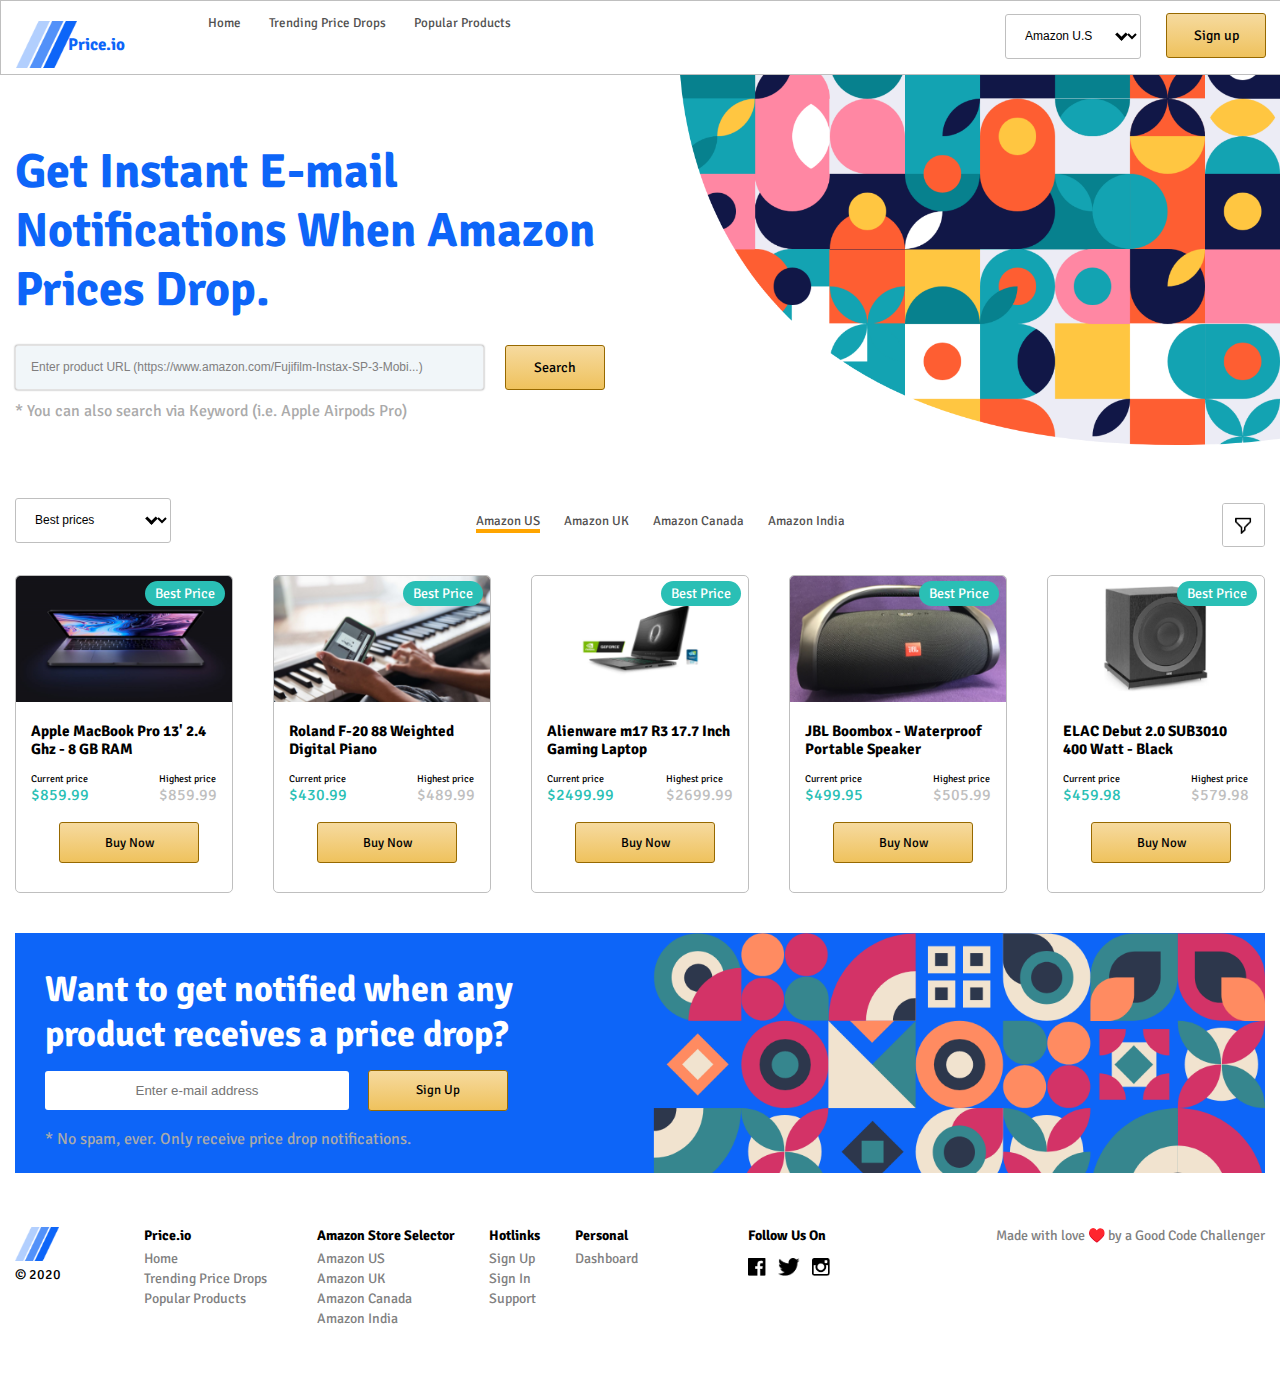
==== index.html @ df436b09 "Updating for mobile responsive" ====
<!DOCTYPE html>
<html lang="en">
<head>
    <meta charset="UTF-8">
    <meta http-equiv="X-UA-Compatible" content="IE=edge">
    <meta name="viewport" content="width=device-width, initial-scale=1.0">
    <link rel="stylesheet" href="Resources/CSS/style.css">
    <link rel="icon" type="image/png" href="Resources/images/logo-notext.png">
    <link rel="preconnect" href="https://fonts.gstatic.com">
    <link href="https://fonts.googleapis.com/css2?family=Signika:wght@300;400;700&display=swap" rel="stylesheet"> 
    <title>Price.io - Amazon Price Tracker</title>
</head>
<body>
    <!-- Top Banner -->
        <div class="top-banner">
            <div class="top-banner-wrapper">
                <div class="logo-container">
                    <div class="logo-box">
                        <img id="logo" src="Resources/images/logo-notext.png" alt="Price.io icon">
                            <h2>Price.io</h2>
                    </div>
                </div>
                <nav id='menu'>
                    <input type='checkbox' id='responsive-menu' onclick='updatemenu()'><label></label>
                    <ul>
                      <li><a href='http://'>Home</a></li>
                      <li><a href='http://'>Trending Price Drops</a></li>
                      <li><a href='http://'>Popular Products</a></li>
                    </ul>
                  </nav>
                <div class="sign-up">
                    <div class="select">
                        <select>
                            <option>Amazon U.S</option>
                            <option>Amazon UK</option>
                            <option>Amazon Canada</option>
                            <option>Amazon India</option>
                        </select>
                        <div class="select_arrow">
                        </div>
                    </div>
                    <button class="narrow">Sign up</button>
                </div>
            </div>
        </div>
    <!-- Hero -->
    <div class="hero">
        <img id="hero-image" src="Resources/images/hero-image.png" alt="Hero image">
        <div class="hero-wrapper">
            <h1>Get Instant E-mail Notifications When Amazon Prices Drop.</h1>
            <input class="search" type="text" name="product-url" id="product-url" placeholder="Enter product URL (https://www.amazon.com/Fujifilm-Instax-SP-3-Mobi...)">
            <button id="search" class="narrow">Search</button>
            <p class="subtext">* You can also search via Keyword (i.e. Apple Airpods Pro)</p>
        </div>
    </div>
        <!-- Products -->
        <div class="products">
            <div class="product-wrapper">
                <div class="product-headers">
                    <div class="best-prices">
                        <div class="select2">
                            <select>
                                <option>Best prices</option>
                                <option>Recently added</option>
                                <option>Popular</option>
                            </select>
                            <div class="select_arrow">
                            </div>
                        </div>
                    </div>
                    <nav class="sub-nav">
                        <ul>
                            <li><a href="#" style="font-weight: font-weight: bold;; border-bottom: orange 4px solid;">Amazon US</a></li>
                            <li><a href="#">Amazon UK</a></li>
                            <li><a href="#">Amazon Canada</a></li>
                            <li><a href="#">Amazon India</a></li>
                        </ul>
                    </nav>
                    <div><img class="filter-icon" src="Resources/images/filter.png" alt=""></div>
                </div>
            </div>
            <div class="product-carousel">
                <div class="product-container">
                    <div class="product">
                        <img class="prod-pic" src="Resources/images/product-1.png" alt="MacBook">
                        <div class="best-price"><p>Best Price</p></div>
                        <div class="prod-name">
                            <h3>Apple MacBook Pro 13' 2.4 Ghz - 8 GB RAM</h3>
                        </div>
                            <div class="prices">
                                <div class="current-price">
                                    <div class="price-head">Current price</div>
                                    <div class="current-price-value">$859.99</div>
                                </div>
                                <div class="high-price">
                                    <div class="price-head">Highest price</div>
                                    <div class="high-price-value">$859.99</div>
                                </div>
                            </div>
                            <br>
                        <button class="wide">Buy Now</button>
                        </div>
                        <div class="product">
                        <img class="prod-pic" src="Resources/images/product-2.png" alt="Piano">
                        <div class="best-price"><p>Best Price</p></div>
                        <div class="prod-name">
                            <h3>Roland F-20 88 Weighted Digital Piano</h3>
                        </div>
                            <div class="prices">
                                <div class="current-price">
                                    <div class="price-head">Current price</div>
                                    <div class="current-price-value">$430.99</div>
                                </div>
                                <div class="high-price">
                                    <div class="price-head">Highest price</div>
                                    <div class="high-price-value">$489.99</div>
                                </div>
                            </div>
                        <button class="wide">Buy Now</button>
                        </div>
                        <div class="product">
                        <img class="prod-pic" src="Resources/images/product-3.png" alt="Laptop">
                        <div class="best-price"><p>Best Price</p></div>
                        <div class="prod-name">
                            <h3>Alienware m17 R3 17.7 Inch Gaming Laptop</h3>
                        </div>
                            <div class="prices">
                                <div class="current-price">
                                    <div class="price-head">Current price</div>
                                    <div class="current-price-value">$2499.99</div>
                                </div>
                                <div class="high-price">
                                    <div class="price-head">Highest price</div>
                                    <div class="high-price-value">$2699.99</div>
                                </div>
                            </div>
                        <button class="wide">Buy Now</button>
                        </div>
                        <div class="product">
                        <img class="prod-pic" src="Resources/images/product-4.png" alt="Speaker">
                        <div class="best-price"><p>Best Price</p></div>
                        <div class="prod-name">
                            <h3>JBL Boombox - Waterproof Portable Speaker</h3>
                        </div>
                            <div class="prices">
                                <div class="current-price">
                                    <div class="price-head">Current price</div>
                                    <div class="current-price-value">$499.95</div>
                                </div>
                                <div class="high-price">
                                    <div class="price-head">Highest price</div>
                                    <div class="high-price-value">$505.99</div>
                                </div>
                            </div>
                        <button class="wide">Buy Now</button>
                        </div>
                        <div class="product">
                        <img class="prod-pic" src="Resources/images/product-5.png" alt="Sub">
                        <div class="best-price"><p>Best Price</p></div>
                        <div class="prod-name">
                            <h3>ELAC Debut 2.0 SUB3010 400 Watt - Black</h3>
                        </div>
                            <div class="prices">
                                <div class="current-price">
                                    <div class="price-head">Current price</div>
                                    <div class="current-price-value">$459.98</div>
                                </div>
                                <div class="high-price">
                                    <div class="price-head">Highest price</div>
                                    <div class="high-price-value">$579.98</div>
                                </div>
                            </div>
                        <button class="wide">Buy Now</button>
                        </div>
                    </div>
                </div>
            </div>
        </div>
    <!-- Subscribe -->
    <div class="subscribe-container">
        <div class="subscribe">
            <h1 class="newsletter-heading white">Want to get notified when any product receives a price drop?</h1>
            <input type="email" name="email" id="email" placeholder="Enter e-mail address">
            <button type="button" id="email-button" class="wide">Sign Up</button>
            <p class="subtext-bottom">* No spam, ever. Only receive price drop notifications.</p>
        <img id="newsletter-img" src="Resources/images/Newsletter-image.png" alt="Newsletter Image">
        </div>
    </div>
    <!-- footer -->
       <footer>
           <div class="footer-wrapper">
                <div class="footer1"><img id="logobottom" src="Resources/images/logo-notext.png" alt="Price.io icon">
                    <p class="copywrite">&#xA9 2020</p></div>
                <div class="footer2">
                   <p style="font-weight: bold; font-size: 14px">Price.io</p>
                   <ul>
                       <li>Home</li>
                       <li>Trending Price Drops</li>
                       <li>Popular Products</li>
                   </ul>
                </div>
               <div class="footer3">
                   <p style="font-weight: bold; font-size: 14px">Amazon Store Selector</p>
                    <ul>
                        <li>Amazon US</li>
                        <li>Amazon UK</li>
                        <li>Amazon Canada</li>
                        <li>Amazon India</li>
                    </ul>
                </div>
                <div class="footer4">
                    <p style="font-weight: bold; font-size: 14px">Hotlinks</p>
                     <ul>
                         <li>Sign Up</li>
                         <li>Sign In</li>
                         <li>Support</li>
                     </ul>
                 </div>
                 <div class="footer5">
                    <p style="font-weight: bold; font-size: 14px">Personal</p>
                     <ul>
                         <li>Dashboard</li>
                     </ul>
                 </div>
               <div class="footer6">
                <p style="font-weight: bold; font-size: 14px;">Follow Us On</p>
                <img class="socials" src="Resources/images/White_2_.png" alt="Facebook">
                <img class="socials" src="Resources/images/social-1_logo-twitter.png" alt="Twitter">
                <img class="socials" src="Resources/images/social-1_logo-instagram.png" alt="Instagram">
               </div>
               <div class="footer7">Made with love ♥️ by a Good Code Challenger</div>
           </div>
       </footer>
</body>
</html>
---- Resources/CSS/style.css ----
/* #region Global styles*/
html, body {
    margin:0;
    padding:0;
    font-family: 'Signika', sans-serif;
}
h1 {
    font-weight: normal;
    color: #0d65f8;
    font-size: 48px;
    width: 580px;
    font-weight: bold;
    position: absolute;
    z-index: 1;
    top: 35px;
}
h2 {
    color: #0D65F8;
    font-weight: bold;
    position: relative;
    margin-top: auto;
    margin-bottom: auto;
    font-size: 17px;
}
/* #endregion */
/* #region Buttons*/
button {
    border: 1px #976900 solid;
    background-image: linear-gradient(#F6DA9F, #EFC25D);
    border-radius: 3px;
    font-family: 'Signika', sans-serif;
}
button.narrow {
    text-align: center;
    display: inline-block;
    width: 100px;
    height: 45px;
    font-size: 14px;
    padding-left: 0px;
    padding-top: 0px;
    padding-right: 0px;
    padding-bottom: 0px;
}
.select {
    position: relative;
    display: inline-block;
    margin-bottom: 15px;
    width: 136px;
    margin-right: 21px;
}    .select select {
        display: inline-block;
        width: 100%;
        cursor: pointer;
        padding: 10px 15px;
        border: 1px solid #BFBFBF;
        background: #ffffff;
        color: #000000;
        -moz-appearance: none;
        border-radius: 3px;
        height: 45px;
        font-size: 12px;
    }
        .select select::-ms-expand {
            display: none;
        }
        .select select:hover,
        .select select:focus {
            color: #000000;
            background: #cccccc;
        }
        .select select:disabled {
            opacity: 0.5;
            pointer-events: none;
        }
.select_arrow {
    position: absolute;
    right: 15px;
    top: 16px;
    border: solid #000;
    height: 0px;
    border-width: 0 3px 3px 0;
    display: inline-block;
    padding: 3px;
    transform: rotate(45deg);
    -webkit-transform: rotate(45deg);
}
.select select:hover ~ .select_arrow,
.select select:focus ~ .select_arrow {
    border-color: #000000;
}
.select select:disabled ~ .select_arrow {
    border-top-color: #cccccc;
}
/* #endregion */
/* #region Top banner*/
.top-banner {
    min-height: 70px;
    width: 100%;
    border: 1px #BFBFBF solid;
    background-color: white;
    z-index: 1;
    position: relative;
}
.top-banner-wrapper {
    max-width: 1250px;
    min-height: 70px;
    display: grid;
    grid-template-columns: 160px 1fr 270px;
    margin-left: auto;
    margin-right: auto;
}
#logo {
    height: 100%;
}
.logo-box {
    display: grid;
    position: relative;
    height: 32.5px;
    grid-template-columns: 52px auto;
}
.logo-container {
    position: relative;
    margin-top: auto;
    margin-bottom: auto;
}
nav.top-menu {
    text-align: center;
    position: relative;
    margin-top: auto;
    margin-bottom: auto;
}
nav.top-menu li {
    display: inline;
    margin: 10px;
    color: #515050;
    font-size: 13px;
}
.sign-up{
    position: relative;
    margin-top: 12px;
    margin-left: auto;
}
#menu {
	background: #FFFFFF;
	color: #FFF;
	height: 45px;
	padding-left: 18px;
	border-radius: 10px;
}
#menu ul, #menu li {
	margin: 0 auto;
	padding: 0;
	list-style: none
}
#menu ul {
	width: 100%;
}
#menu li {
	float: left;
	display: inline;
	position: relative;
}
#menu a {
	display: block;
	line-height: 45px;
	padding: 0 14px;
	text-decoration: none;
	color: #515050;
	font-size: 13px;
}
#menu a.dropdown-arrow:after {
	content: "\25BE";
	margin-left: 5px;
}
#menu li a:hover {
	color: #000000;
	background: #EFC25D;
}
#menu input {
	display: none;
	margin: 0;
	padding: 0;
	height: 45px;
	width: 100%;
	opacity: 0;
	cursor: pointer
}
#menu label {
	display: none;
	line-height: 45px;
	text-align: center;
	position: absolute;
	left: 35px
}
#menu label:before {
	font-size: 1.6em;
	content: "\2261"; 
	margin-left: 20px;
}
#menu ul.sub-menus{
	height: auto;
	overflow: hidden;
	width: 170px;
	background: #444444;
	position: absolute;
	z-index: 99;
	display: none;
}
#menu ul.sub-menus li {
	display: block;
	width: 100%;
}
#menu ul.sub-menus a {
	color: #FFFFFF;
	font-size: 16px;
}
#menu li:hover ul.sub-menus {
	display: block
}
#menu ul.sub-menus a:hover{
	background: #F2F2F2;
	color: #444444;
}
@media screen and (max-width: 800px){
	#menu {position:relative}
	#menu ul {background:#111;position:absolute;top:100%;right:0;left:0;z-index:3;height:auto;display:none}
	#menu ul.sub-menus {width:100%;position:static;}
	#menu ul.sub-menus a {padding-left:30px;}
	#menu li {display:block;float:none;width:auto;}
	#menu input, #menu label {position:absolute;top:0;left:0;display:block}
	#menu input {z-index:4}
	#menu input:checked + label {color:white}
	#menu input:checked + label:before {content:"\00d7"}
	#menu input:checked ~ ul {display:block}
}

@media(max-width: 779px) {

}
/* #endregion */
/* #region Hero*/
.hero {
    width: 100%;
    position: relative;
    height: 370px;
}
.hero-wrapper {
    margin-left: auto;
    margin-right: auto;
    position: relative;
    max-width: 1250px;
    height: 370px;
}
#hero-image {
    height: 430px;
    float: right;
    position: relative;
    z-index: 0;
    top: -60px;
}
.search {
    position: absolute;
    top: 270px;
    height: 41px;
    width: 450px;
    border-radius: 3px;
    border: #e3e2e2 1px solid;
    background-color: #f1f6f9;
    padding-left: 15px;
    font-size: 12px;
    box-shadow: 0px 0px 2px 0px #888;
}
.search::placeholder {
    color: #807e7e;
}
#search {
    position: absolute;
    left: 490px;
    top: 270px;
}
.subtext {
    position: absolute;
    top: 310px;
    color: #aaaaaa;
}
@media(max-width: 1133px) {
    #hero-image {
        opacity: 0.4;
        transition: opacity .5s ease-in-out;
    }
    }
/* #endregion */
/* #region Item cards*/
.products {
    position: relative;
    top: -20px;
}
.product-wrapper {
    max-width: 1250px;
    margin-left: auto;
    margin-right: auto;
    position: relative;
}
.product-container {
    max-width: 1250px;
    display: flex;
    margin-left: auto;
    margin-right: auto;
    position: relative;
}
.product-headers {
    height: 70px;
    width: 100%;
    display: grid;
    grid-template-columns: 1fr 2fr 1fr;
    background-color: white;
    z-index: 1;
    position: relative;
}
.best-prices {
    text-align: left;
    margin-left: -120px;
}
.select2 {
    position: relative;
    display: inline-block;
    margin-bottom: 15px;
    width: 156px;
    left: 120px;
    margin-right: 21px;
    top: 13px;
}    .select2 select {
        display: inline-block;
        width: 100%;
        cursor: pointer;
        padding: 10px 15px;
        border: 1px solid #BFBFBF;
        background: #ffffff;
        color: #000000;
        -moz-appearance: none;
        border-radius: 3px;
        height: 45px;
        font-size: 12px;
    }
        .select2 select::-ms-expand {
            display: none;
        }
        .select2 select:hover,
        .select2 select:focus {
            color: #000000;
            background: #cccccc;
        }
        .select2 select:disabled {
            opacity: 0.5;
            pointer-events: none;
        }
.select_arrow {
    position: absolute;
    right: 15px;
    top: 16px;
    border: solid #000;
    height: 0px;
    border-width: 0 3px 3px 0;
    display: inline-block;
    padding: 3px;
    transform: rotate(45deg);
    -webkit-transform: rotate(45deg);
}
.select select:hover ~ .select_arrow,
.select select:focus ~ .select_arrow {
    border-color: #000000;
}
.select select:disabled ~ .select_arrow {
    border-top-color: #cccccc;
}
nav.sub-nav {
    text-align: center;
    position: relative;
    margin-top: auto;
    margin-bottom: auto;
}
nav.sub-nav li {
    display: inline;
    margin: 10px;
    color: #515050;
    font-size: 13px;
}
a {
    text-decoration: none;
    color: #515050;
}
nav.sub-nav li:focus{
    border: green 1px solid;
    
}
.filter-icon {
    border: 1px #BFBFBF solid;
    border-radius: 3px;
    height: 60%;
    position: relative;
    text-align: right;
    float: right;
    top: 18px;
}
.product-carousel {
    display: flex;
    width: 100%;
    overflow: auto;
    justify-content: center;
}
.product {
    border: 1px #BFBFBF solid;
    margin: 20px;
    border-radius: 5px;
    width: 216px;
    position: relative;
    height: 316px;
}
.best-price {
    color: white;
    background: #2abfb5;
    width: 70px;
    border-radius: 45px;
    text-align: center;
    padding-left: 5px;
    padding-right: 5px;
    height: 25px;
    top: 5px;
    left: 129px;
    font-size: 14px;
    position: absolute;
    display: grid;
    align-content: center;
}
.prod-name {
    font-size: 13px;
    margin: 15px;
}
.prod-pic{
    width: 216px;
}
.prices {
    margin: 15px;
}
.current-price {
    float: left;
}
.price-head {
    font-size: 10px;
}
.wide {
    height: 41px;
    width: 140px;
    text-align: center;
    font-size: 13px;
    margin-left: 43px;
    margin-top: 17px;
}
.current-price-value {
    color: #2abfb5;
}
.high-price {
    float: right;
}
.high-price-value {
    color: #BFBFBF;
}
div.product:nth-child(1) {
    margin-left: 0;
}
div.product:nth-child(5) {
    margin-right: 0;
    }
/* #endregion */
/* #region Subscribe*/
.subscribe-container {
    width: 100%;
    margin-bottom: 40px;
}
.subscribe {
    background-color: #0d65f8;
    max-width: 1250px;
    height: 240px;
    margin-left: auto;
    margin-right: auto;
    position: relative;
}
#newsletter-img {
    height: 100%;
    float: right;
    position: relative;
    z-index: 0;
}
.newsletter-heading {
    font-size: 36px;
    position: absolute;
    max-width: 500px;
    left: 30px;
    top: 10px;
}
.white {
    color: white;
}
#email {
    position: absolute;
    top: 138px;
    left: 30px;
    height: 37px;
    width: 300px;
    border-radius: 3px;
    border: #0d65f8;
    z-index: 1;
}
#email::placeholder {
    text-align: center;
}
#email-button {
    position: absolute;
    left: 310px;
    top: 120px;
    z-index: 1;
}
.subtext-bottom {
    position: absolute;
    top: 180px;
    left: 30px;
    color: #aaaaaa;
}
/* #endregion */
/* #region Footer*/
footer {
    width: 100%;
    margin-top: 30px;
    height: 100px;
}
.footer-wrapper {
    max-width: 1250px;
    height: 170px;
    margin-left: auto;
    margin-right: auto;
    display: grid;
    grid-template-columns: 1.5fr 2fr 2fr 1fr 2fr 2fr 4fr;
}
#logobottom {
    height: 20%;
}
.copywrite {
    margin: 0;
    font-size: 14px;
}
.socials {
    height: 18px;
    margin-right: 8px;
}
.footer1 {
    position: relative;
    top: 14px;
  }
.footer7 {
    font-size: 14px;
    color: grey;
    text-align: right;
    top: 14px;
    position: relative;
}
footer ul {
    padding: 0;
    position: relative;
    top: -13px;
}
footer li {
    color: grey;
    list-style-type:none;
    font-size: 14px;
    padding-top: 3px;
}
/* #endregion */
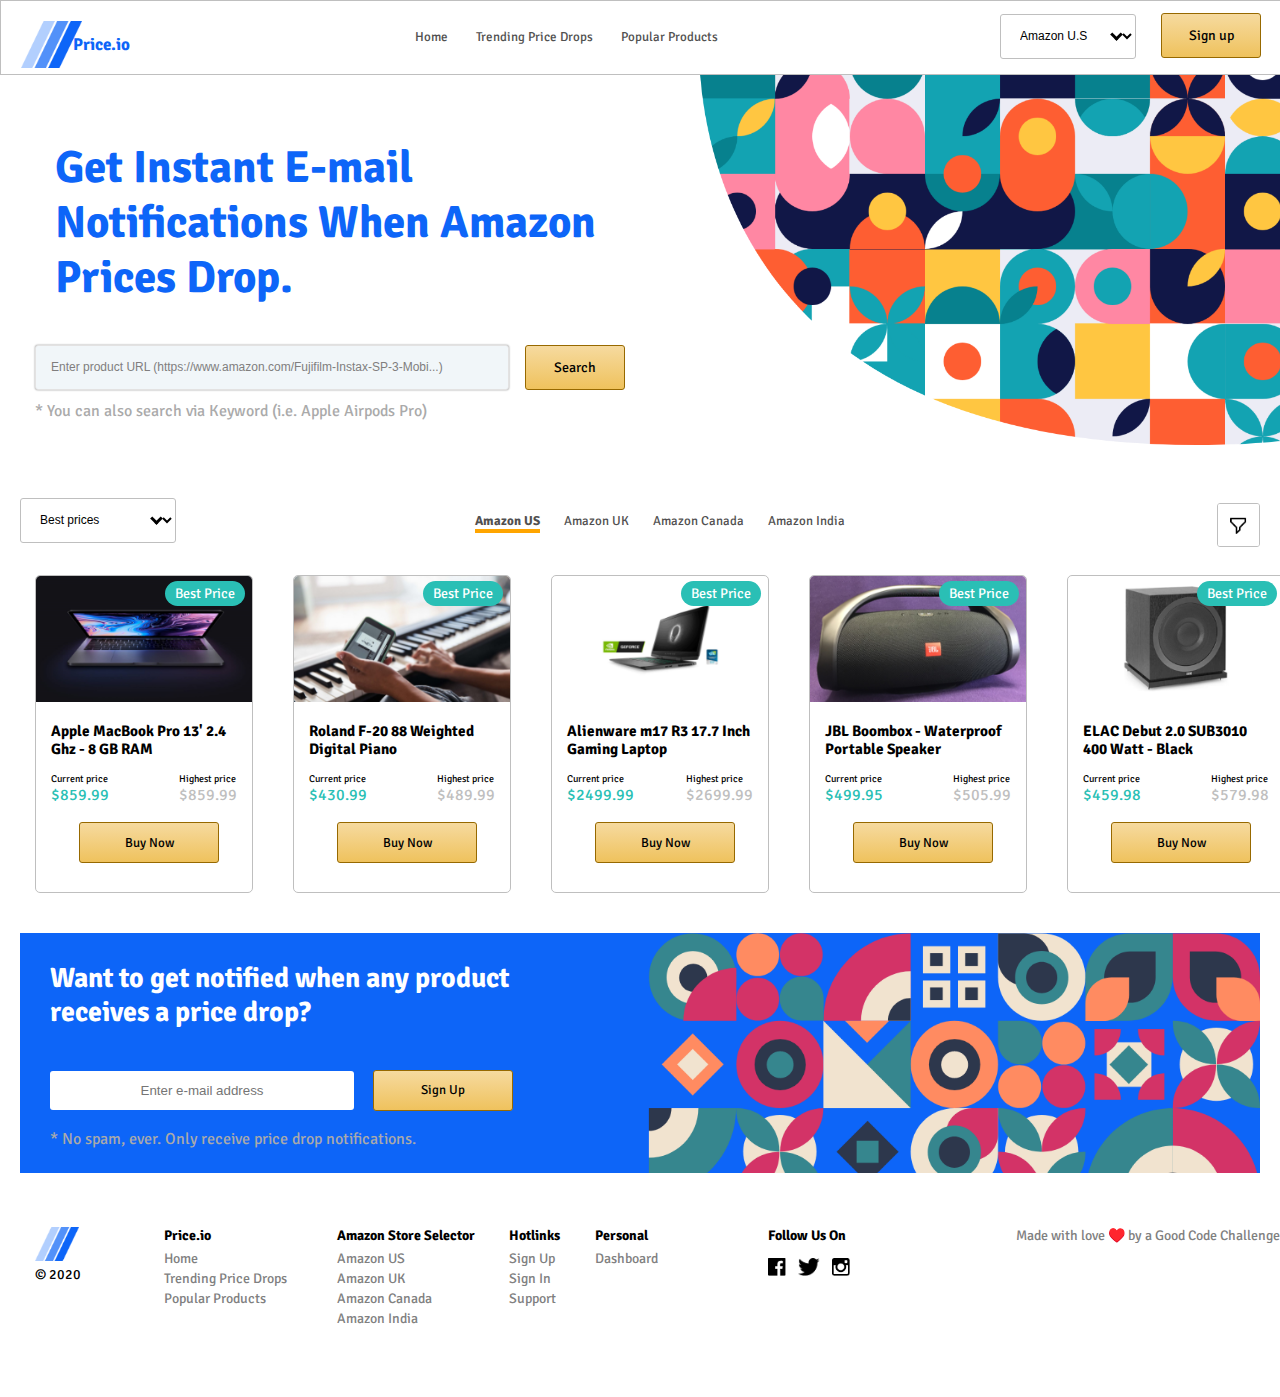
==== commit 319621e5: "Mobile responsiveness" ====
--- a/index.html
+++ b/index.html
@@ -70,7 +70,7 @@
                     </div>
                     <nav class="sub-nav">
                         <ul>
-                            <li><a href="#" style="font-weight: font-weight: bold;; border-bottom: orange 4px solid;">Amazon US</a></li>
+                            <li><a href="#" style="font-weight: bold;; border-bottom: orange 4px solid;">Amazon US</a></li>
                             <li><a href="#">Amazon UK</a></li>
                             <li><a href="#">Amazon Canada</a></li>
                             <li><a href="#">Amazon India</a></li>
--- a/Resources/CSS/style.css
+++ b/Resources/CSS/style.css
@@ -8,10 +8,10 @@
     font-weight: normal;
     color: #0d65f8;
     font-size: 48px;
-    width: 580px;
+    max-width: 580px;
     font-weight: bold;
     position: absolute;
-    z-index: 1;
+    z-index: 0;
     top: 35px;
 }
 h2 {
@@ -91,6 +91,54 @@
 .select select:disabled ~ .select_arrow {
     border-top-color: #cccccc;
 }
+@media (max-width: 1300px){
+    h1 {
+        padding-left: 20px;
+        font-size: 45px;
+        transition: ease-in font-size 0.5s;
+    }
+    h1.newsletter-heading {
+        font-size: 28px;
+        left: 10px;
+        transition: ease-in font-size 0.5s;
+    }
+    .top-banner-wrapper {
+        margin-left: 20px !important;
+        margin-right: 20px !important;
+        transition: ease-in margin-left 0.5s;
+        transition: ease-in margin-right 0.5s;
+    }
+    .hero {
+       margin-left: 20px !important;
+       margin-right: 20px !important;
+       transition: ease-in margin-left 0.5s;
+        transition: ease-in margin-right 0.5s;
+    }
+    .product-wrapper {
+        margin-left: 20px !important;
+        margin-right: 20px !important;
+        transition: ease-in margin-left 0.5s;
+        transition: ease-in margin-right 0.5s;
+    }
+    .product-carousel {
+        margin-left: 20px !important;
+        margin-right: 20px !important;
+        transition: ease-in margin-left 0.5s;
+        transition: ease-in margin-right 0.5s;
+    }
+    .subscribe {
+        margin-left: 20px !important;
+        margin-right: 20px !important;
+        transition: ease-in margin-left 0.5s;
+        transition: ease-in margin-right 0.5s;
+    }
+    footer {
+        margin-left: 20px !important;
+        margin-right: 20px !important;
+        transition: ease-in margin-left 0.5s;
+        transition: ease-in margin-right 0.5s;
+    }
+}
 /* #endregion */
 /* #region Top banner*/
 .top-banner {
@@ -105,7 +153,7 @@
     max-width: 1250px;
     min-height: 70px;
     display: grid;
-    grid-template-columns: 160px 1fr 270px;
+    grid-template-columns: 120px 1fr 270px;
     margin-left: auto;
     margin-right: auto;
 }
@@ -144,8 +192,13 @@
 	background: #FFFFFF;
 	color: #FFF;
 	height: 45px;
-	padding-left: 18px;
+    text-align: center;
+    position: relative;
+    margin-top: auto;
+    margin-bottom: auto;
 	border-radius: 10px;
+    margin-left: auto;
+    margin-right: auto;
 }
 #menu ul, #menu li {
 	margin: 0 auto;
@@ -221,22 +274,41 @@
 	background: #F2F2F2;
 	color: #444444;
 }
-@media screen and (max-width: 800px){
-	#menu {position:relative}
-	#menu ul {background:#111;position:absolute;top:100%;right:0;left:0;z-index:3;height:auto;display:none}
+@media (max-width: 800px){
+	#menu {
+        position:relative;
+        height: 45px;
+        width: 100%;
+        min-width: 56px;
+        color: black;
+        border: 1px #976900 solid;
+        background-image: linear-gradient(#F6DA9F, #EFC25D);
+    }
+	#menu ul {
+        background: white;
+        position:absolute;
+        top:100%;
+        right:0;
+        left:0;
+        z-index:3;
+        height:auto;
+        display:none;
+        border-radius: 3px;
+    }
 	#menu ul.sub-menus {width:100%;position:static;}
 	#menu ul.sub-menus a {padding-left:30px;}
-	#menu li {display:block;float:none;width:auto;}
+	#menu li {
+        display:block;
+        float:none;
+        width: 150px;
+        background: white;
+    }
 	#menu input, #menu label {position:absolute;top:0;left:0;display:block}
 	#menu input {z-index:4}
 	#menu input:checked + label {color:white}
 	#menu input:checked + label:before {content:"\00d7"}
 	#menu input:checked ~ ul {display:block}
 }
-
-@media(max-width: 779px) {
-
-}
 /* #endregion */
 /* #region Hero*/
 .hero {
@@ -262,7 +334,9 @@
     position: absolute;
     top: 270px;
     height: 41px;
-    width: 450px;
+    width: 67%;
+    max-width: 455px;
+    min-width: 260px;
     border-radius: 3px;
     border: #e3e2e2 1px solid;
     background-color: #f1f6f9;
@@ -287,6 +361,14 @@
     #hero-image {
         opacity: 0.4;
         transition: opacity .5s ease-in-out;
+    }
+    }
+@media(max-width: 605px) {
+    #search {
+        float: right;
+        position: relative;
+        top: -161px;
+        left: -20px;
     }
     }
 /* #endregion */
@@ -403,10 +485,8 @@
     top: 18px;
 }
 .product-carousel {
-    display: flex;
     width: 100%;
     overflow: auto;
-    justify-content: center;
 }
 .product {
     border: 1px #BFBFBF solid;
@@ -484,6 +564,7 @@
     margin-left: auto;
     margin-right: auto;
     position: relative;
+    overflow: clip;
 }
 #newsletter-img {
     height: 100%;
@@ -525,6 +606,16 @@
     top: 180px;
     left: 30px;
     color: #aaaaaa;
+    z-index: 1;
+}
+h1.newsletter-heading {
+    z-index: 1;
+}
+@media (max-width: 1147px){
+    #newsletter-img {
+        opacity: 0.4;
+        transition: opacity .5s ease-in-out;
+    }
 }
 /* #endregion */
 /* #region Footer*/
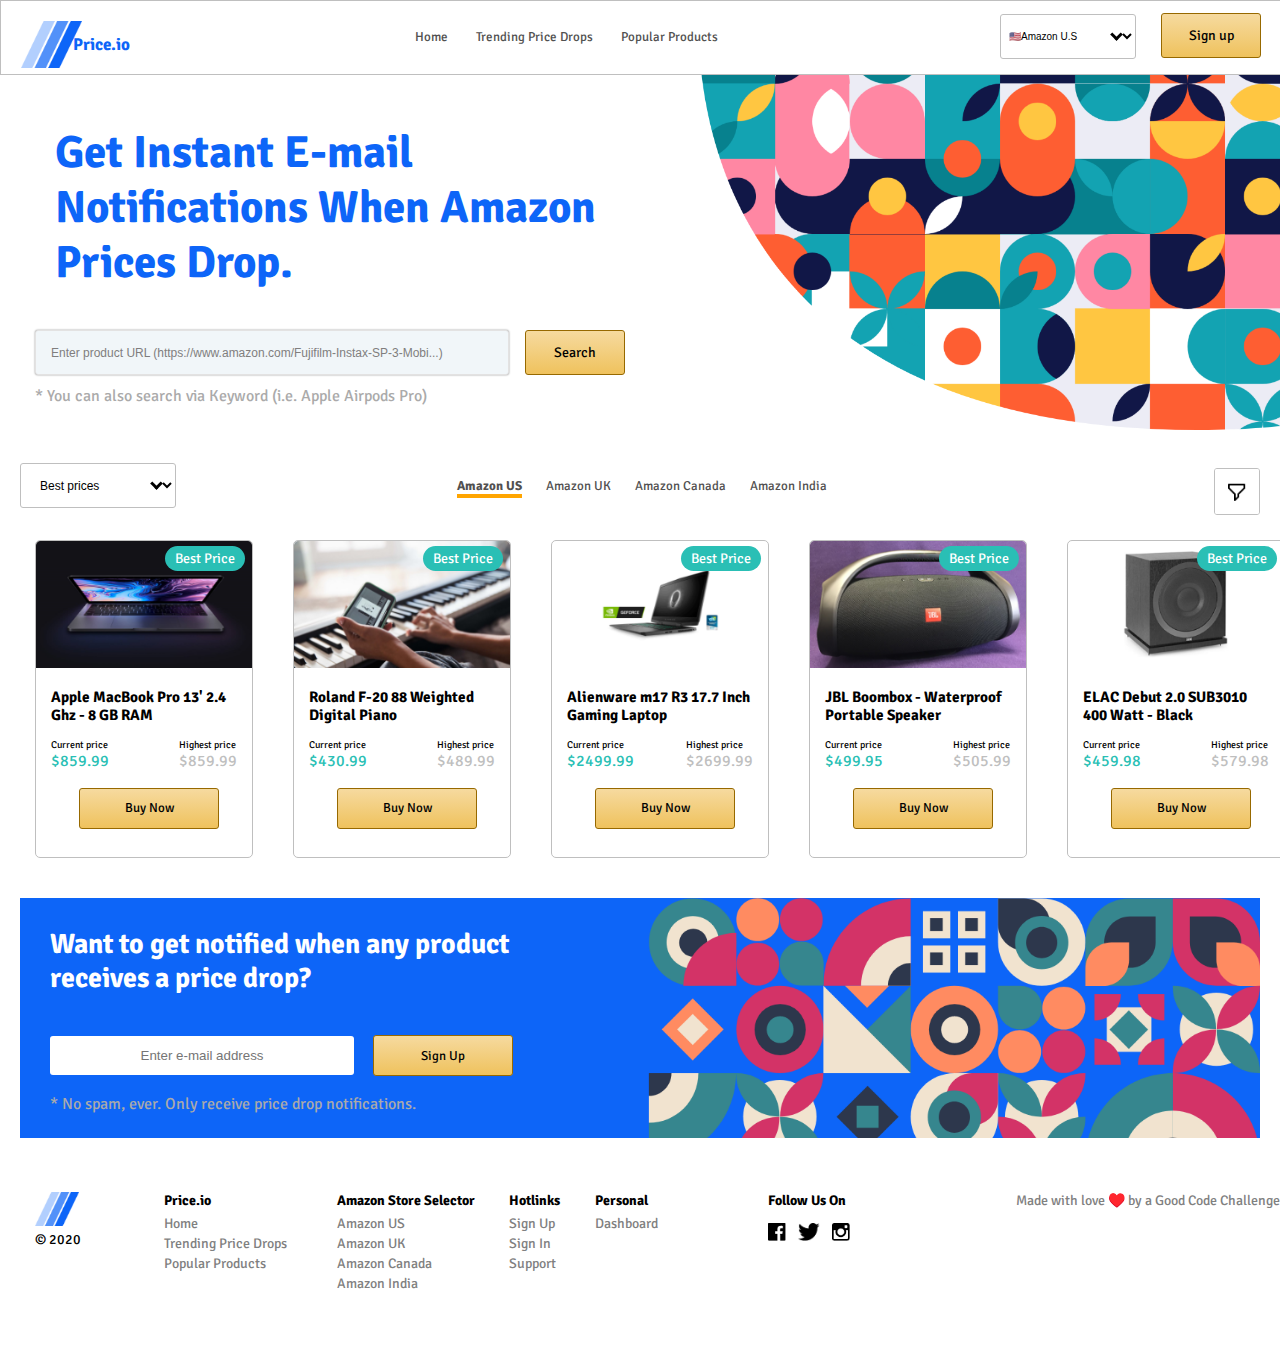
==== commit 1bea9120: "Final mobile adjustment" ====
--- a/index.html
+++ b/index.html
@@ -26,15 +26,15 @@
                       <li><a href='http://'>Home</a></li>
                       <li><a href='http://'>Trending Price Drops</a></li>
                       <li><a href='http://'>Popular Products</a></li>
-                    </ul>
+                    </ul> <img src="" alt="">
                   </nav>
                 <div class="sign-up">
                     <div class="select">
                         <select>
-                            <option>Amazon U.S</option>
-                            <option>Amazon UK</option>
-                            <option>Amazon Canada</option>
-                            <option>Amazon India</option>
+                            <option>🇺🇸Amazon U.S</option>
+                            <option>🇬🇧Amazon UK</option>
+                            <option>🇨🇦Amazon Canada</option>
+                            <option>🇮🇳Amazon India</option>
                         </select>
                         <div class="select_arrow">
                         </div>
--- a/Resources/CSS/style.css
+++ b/Resources/CSS/style.css
@@ -58,11 +58,9 @@
         -moz-appearance: none;
         border-radius: 3px;
         height: 45px;
-        font-size: 12px;
-    }
-        .select select::-ms-expand {
-            display: none;
-        }
+        font-size: 10px;
+        padding-left: 4px;
+    }
         .select select:hover,
         .select select:focus {
             color: #000000;
@@ -109,9 +107,9 @@
         transition: ease-in margin-right 0.5s;
     }
     .hero {
-       margin-left: 20px !important;
-       margin-right: 20px !important;
-       transition: ease-in margin-left 0.5s;
+        margin-left: 20px !important;
+        margin-right: 20px !important;
+        transition: ease-in margin-left 0.5s;
         transition: ease-in margin-right 0.5s;
     }
     .product-wrapper {
@@ -147,7 +145,7 @@
     border: 1px #BFBFBF solid;
     background-color: white;
     z-index: 1;
-    position: relative;
+    position: fixed;
 }
 .top-banner-wrapper {
     max-width: 1250px;
@@ -308,13 +306,27 @@
 	#menu input:checked + label {color:white}
 	#menu input:checked + label:before {content:"\00d7"}
 	#menu input:checked ~ ul {display:block}
+    .logo-box {
+        height: 22.5px;
+        grid-template-columns: 32px auto;
+        transition: ease-in grid-template-columns 0.5s;
+        transition: ease-in height 0.5s;
+    }
+    .top-banner-wrapper {
+        grid-template-columns: 90px 1fr 270px;
+    }
+    h2 {
+        font-size: 15px;
+        transition: ease-in font-size 0.5s;
+    }
 }
 /* #endregion */
 /* #region Hero*/
 .hero {
     width: 100%;
     position: relative;
-    height: 370px;
+    height: 450px;
+    top: 60px;
 }
 .hero-wrapper {
     margin-left: auto;
@@ -334,7 +346,7 @@
     position: absolute;
     top: 270px;
     height: 41px;
-    width: 67%;
+    width: 65%;
     max-width: 455px;
     min-width: 260px;
     border-radius: 3px;
@@ -368,7 +380,7 @@
         float: right;
         position: relative;
         top: -161px;
-        left: -20px;
+        left: -30px;
     }
     }
 /* #endregion */
@@ -382,6 +394,9 @@
     margin-left: auto;
     margin-right: auto;
     position: relative;
+    height: 90px;
+    top: 20px;
+    z-index: 0;
 }
 .product-container {
     max-width: 1250px;
@@ -394,10 +409,10 @@
     height: 70px;
     width: 100%;
     display: grid;
-    grid-template-columns: 1fr 2fr 1fr;
+    grid-template-columns: 160px 1fr 40px;
     background-color: white;
     z-index: 1;
-    position: relative;
+    position: absolute;
 }
 .best-prices {
     text-align: left;
@@ -424,9 +439,6 @@
         height: 45px;
         font-size: 12px;
     }
-        .select2 select::-ms-expand {
-            display: none;
-        }
         .select2 select:hover,
         .select2 select:focus {
             color: #000000;
@@ -460,6 +472,7 @@
     position: relative;
     margin-top: auto;
     margin-bottom: auto;
+    margin-right: 15%;
 }
 nav.sub-nav li {
     display: inline;
@@ -478,7 +491,7 @@
 .filter-icon {
     border: 1px #BFBFBF solid;
     border-radius: 3px;
-    height: 60%;
+    height: 45px;
     position: relative;
     text-align: right;
     float: right;
@@ -551,6 +564,15 @@
 div.product:nth-child(5) {
     margin-right: 0;
     }
+@media (max-width: 537px) {
+    .filter-icon {
+        height: 38px;
+        transition: ease-in height 0.5s;
+    }
+    nav.sub-nav {
+        display: none;
+    }
+}
 /* #endregion */
 /* #region Subscribe*/
 .subscribe-container {
@@ -617,6 +639,29 @@
         transition: opacity .5s ease-in-out;
     }
 }
+@media (max-width: 550px){
+    #newsletter-img {
+        opacity: 0.4;
+        transition: opacity .5s ease-in-out;
+    }
+    #email {
+        width: 85%;
+        }
+    #email-button {
+        left: -10px;
+        top: 170px;
+        width: 85%;
+    }
+    .subscribe {
+        height: 280px;
+    }
+    .subtext-bottom {
+        top: 220px;
+    }
+    #newsletter-img {
+        opacity: 0;
+    }
+}
 /* #endregion */
 /* #region Footer*/
 footer {
@@ -665,4 +710,13 @@
     font-size: 14px;
     padding-top: 3px;
 }
+@media (max-width: 650px) {
+    .footer-wrapper {
+        display: unset;
+        text-align: center;
+        }
+    .footer7 {
+        text-align: center;   
+}
+}
 /* #endregion */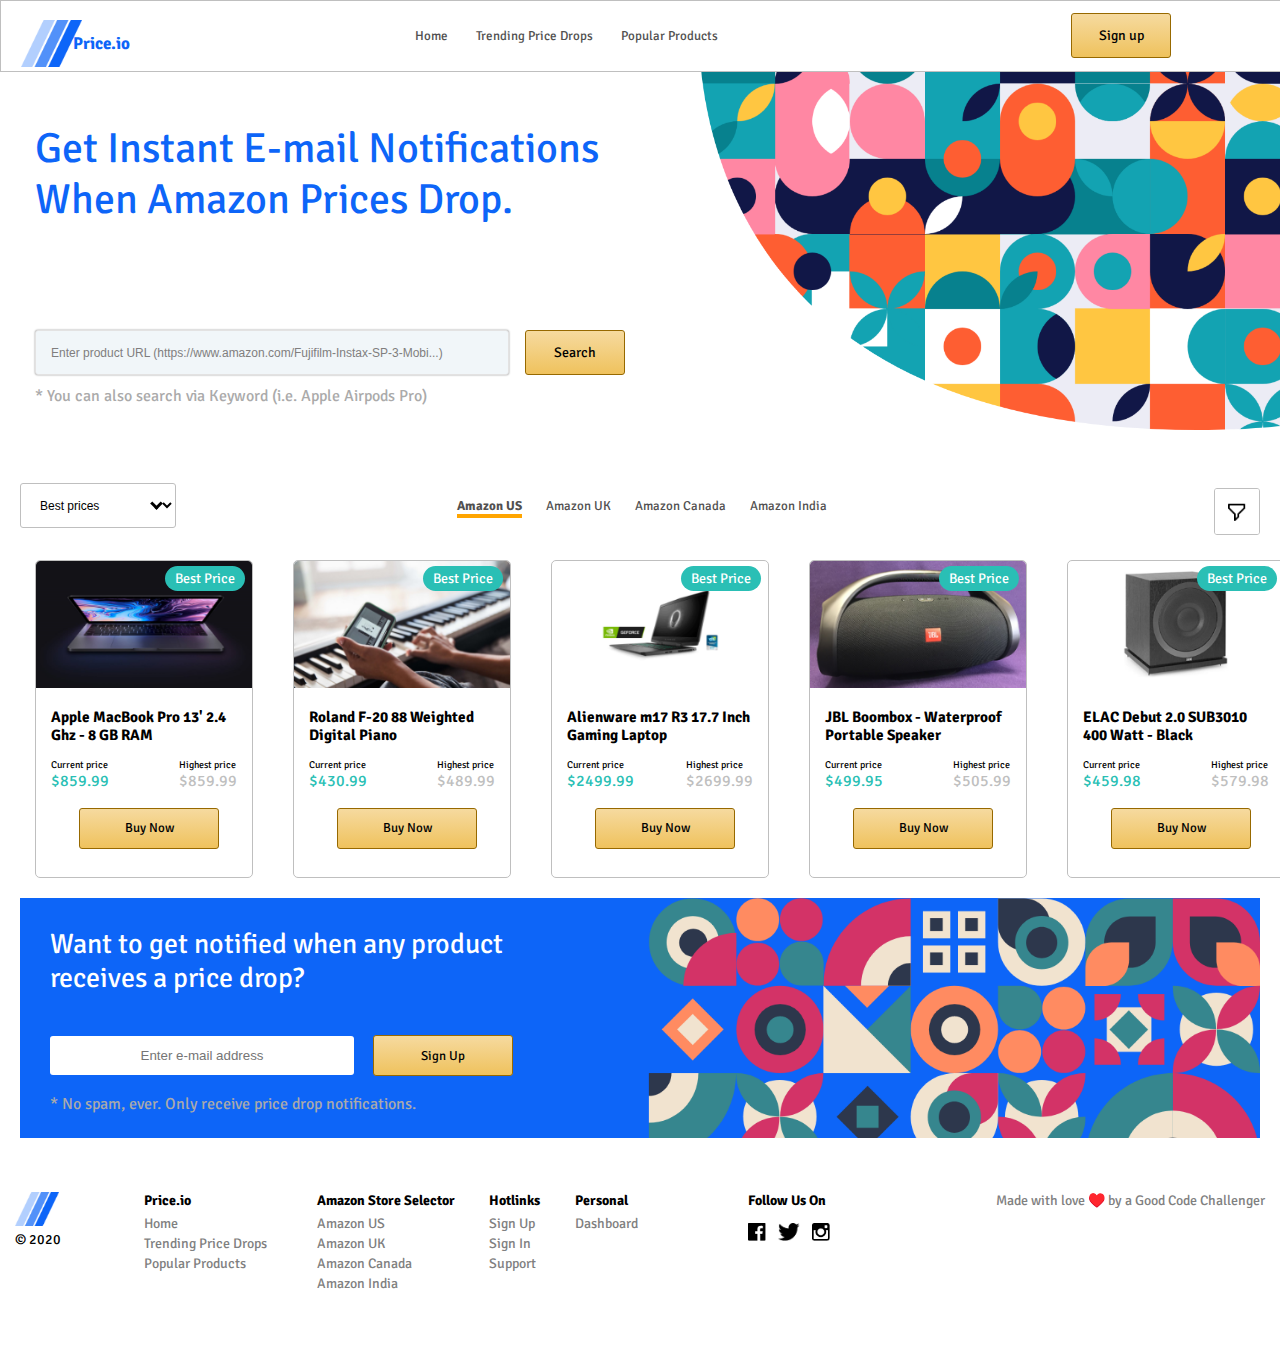
==== commit 366c44d0: "Linking pages" ====
--- a/index.html
+++ b/index.html
@@ -25,7 +25,7 @@
                     <ul>
                       <li><a href='http://'>Home</a></li>
                       <li><a href='http://'>Trending Price Drops</a></li>
-                      <li><a href='http://'>Popular Products</a></li>
+                      <li><a href='product.html'>Popular Products</a></li>
                     </ul> <img src="" alt="">
                   </nav>
                 <div class="sign-up">
--- a/Resources/CSS/style.css
+++ b/Resources/CSS/style.css
@@ -9,7 +9,6 @@
     color: #0d65f8;
     font-size: 48px;
     max-width: 580px;
-    font-weight: bold;
     position: absolute;
     z-index: 0;
     top: 35px;
@@ -22,6 +21,17 @@
     margin-bottom: auto;
     font-size: 17px;
 }
+h4 {
+    font-size: 33px;
+    font-weight: normal;
+}
+h5 {
+    font-size: 29px;
+    font-weight: normal;
+    padding: 30px;
+    position: relative;
+    top: -40px;
+    }
 /* #endregion */
 /* #region Buttons*/
 button {
@@ -91,14 +101,17 @@
 }
 @media (max-width: 1300px){
     h1 {
-        padding-left: 20px;
+        padding-left: 0px;
         font-size: 45px;
         transition: ease-in font-size 0.5s;
+        padding-right: 20px;
+    font-size: 42px;
     }
     h1.newsletter-heading {
         font-size: 28px;
-        left: 10px;
+        left: 30px;
         transition: ease-in font-size 0.5s;
+        padding-right: 10px;
     }
     .top-banner-wrapper {
         margin-left: 20px !important;
@@ -131,10 +144,16 @@
         transition: ease-in margin-right 0.5s;
     }
     footer {
-        margin-left: 20px !important;
+        margin-left: 0px;
         margin-right: 20px !important;
         transition: ease-in margin-left 0.5s;
         transition: ease-in margin-right 0.5s;
+    }
+    .select {
+        display: none;
+    }
+    .sign-up {
+        margin-right: 90px;
     }
 }
 /* #endregion */
@@ -379,15 +398,27 @@
     #search {
         float: right;
         position: relative;
-        top: -161px;
+        top: -130px;
         left: -30px;
+    }
+    .search {
+        top: 300px;
+        min-width: 200px;
+        width: 200px;
+    }
+    .subtext {
+        top: 340px;
+        padding-right: 20px;
+    }
+    .products {
+        top: -10px;
     }
     }
 /* #endregion */
 /* #region Item cards*/
 .products {
-    position: relative;
-    top: -20px;
+    position: static;
+    display: flow-root;
 }
 .product-wrapper {
     max-width: 1250px;
@@ -572,6 +603,9 @@
     nav.sub-nav {
         display: none;
     }
+    .products {
+        top: 0px;
+    }
 }
 /* #endregion */
 /* #region Subscribe*/
@@ -603,6 +637,9 @@
 }
 .white {
     color: white;
+}
+.black {
+    color: black;
 }
 #email {
     position: absolute;
@@ -719,4 +756,203 @@
         text-align: center;   
 }
 }
+/* #endregion */
+/* #region Footer*/
+.product-detail-section {
+    width: 100%;
+    position: relative;
+    top: 100px;
+    display: block;
+    height: 100%;
+}
+.product-detail-container {
+    margin-bottom: 80px;
+    border: 1px #cfcece solid;
+    border-radius: 3px;
+    max-width: 1250px;
+    margin-left: auto;
+    margin-right: auto;
+    position: relative;
+    background-color: white;
+    display: flex;
+    flex-wrap: wrap;
+    grid-template-columns: 1fr 1fr 1fr;
+    grid-template-rows: 2fr 1fr;
+    justify-content: space-around;
+}
+#prod1 {
+    border-radius: 3px;
+    margin: 30px;
+    height: 190px;
+}
+.flex1 {
+    /* border: 1px #cfcece solid; */
+    border-radius: 3px;
+    height: 240px;
+    width: 400px;
+    text-align: center;
+}
+.flex2 {
+    /* border: 1px #cfcece solid; */
+    border-radius: 3px;
+    width: 400px;
+    height: 240px;
+}
+.flex3 {
+    /* border: 1px #cfcece solid; */
+    border-radius: 3px;
+    width: 400px;
+    height: 240px;
+    margin-right: 30px;
+    margin-left: 20px;
+    
+}
+.flex4 {
+    /* border: 1px #cfcece solid; */
+    border-radius: 3px;
+    width: 400px;
+    height: 170px;
+    
+}
+.flex5 {
+    /* border: 1px #cfcece solid; */
+    border-radius: 3px;
+    width: 400px;
+    height: 170px;
+    
+}
+.flex6 {
+    /* border: 1px #cfcece solid; */
+    border-radius: 3px;
+    width: 400px;
+    height: 170px;
+    
+}
+.prod-title {
+    display: block;
+    top: -12px;
+    position: relative;
+    padding-left: 30px;
+    padding-right: 30px;
+}
+.breadcrumb {
+    position: relative;
+    top: -50px;
+    padding-left: 35px;
+    padding-right: 35px;
+    color: #0058ff;
+    font-size: 15px;
+}
+.price-and-button {
+    position: relative;
+    top: -50px;
+    padding-left: 10px;
+    padding-right: 120px;
+}
+.current-price-text {
+    width: 50%;
+    color: grey;
+    text-align: end;
+    font-size: 14px;
+}
+.current-price-amount {
+    width: 50%;
+    position: relative;
+    top: -31px;
+    font-size: 30px;
+    text-align: end;
+    color: #2abfb5;
+}
+.breadcrumb {
+    font-size: 14px;
+    }
+#view-on-amazon {
+    position: relative;
+    top: -112px;
+    left: 200px;
+    width: 160px;
+}
+#graph {
+    width: 400px;
+}
+#email2 {
+    border-radius: 3px;
+    border: 1px solid #bfbfbfd3;
+    position: relative;
+    width: 300px;
+    padding-left: 20px;
+    height: 45px;
+    top: -97px;
+    left: 32px;
+    box-shadow: 0px 0px 2px 0px #888;
+}
+#email2::placeholder {
+    font-size: 12px;
+}
+.checkboxes {
+    display: grid;
+    grid-template-columns: 1fr 2fr;
+    grid-template-rows: 1fr;
+    position: relative;
+    top: 102px;
+    font-size: 16px;
+    }
+#price-drop-to {
+    border-radius: 3px;
+    border: 1px solid #bfbfbfd3;
+    position: relative;
+    padding-left: 20px;
+    height: 37px;
+    width: 300px;
+    height: 45px;
+    width: 220px;
+    top: 97px;
+    left: -20px;
+    box-shadow: 0px 0px 2px 0px #888;
+    }
+#price-drop-to::placeholder {
+    font-size: 12px;
+}
+#track-product {
+    position: relative;
+    top: 97px;
+    left: -5px;
+    width: 160px;
+    }
+@media (max-width: 1290px){
+    .product-detail-container{
+        margin-left: 20px;
+        margin-right: 20px;
+    }
+    .checkboxes {
+        top: 0px;
+        }
+    #price-drop-to {
+        top: 0px;
+        }
+    #track-product {
+        top: 0px;
+        }
+    .flex6 {
+        height: 70px;
+        }
+    .flex5 {
+        height: 70px;
+        }
+    h5 {
+        top: -100px;
+        }
+    #email2 {
+        top: -160px;
+        }
+    .flex4 {
+        height: 100px;
+        }
+    #price-drop-to {
+        left: 10px;
+        }
+    #track-product {
+        left: 15px;
+        }
+}
 /* #endregion */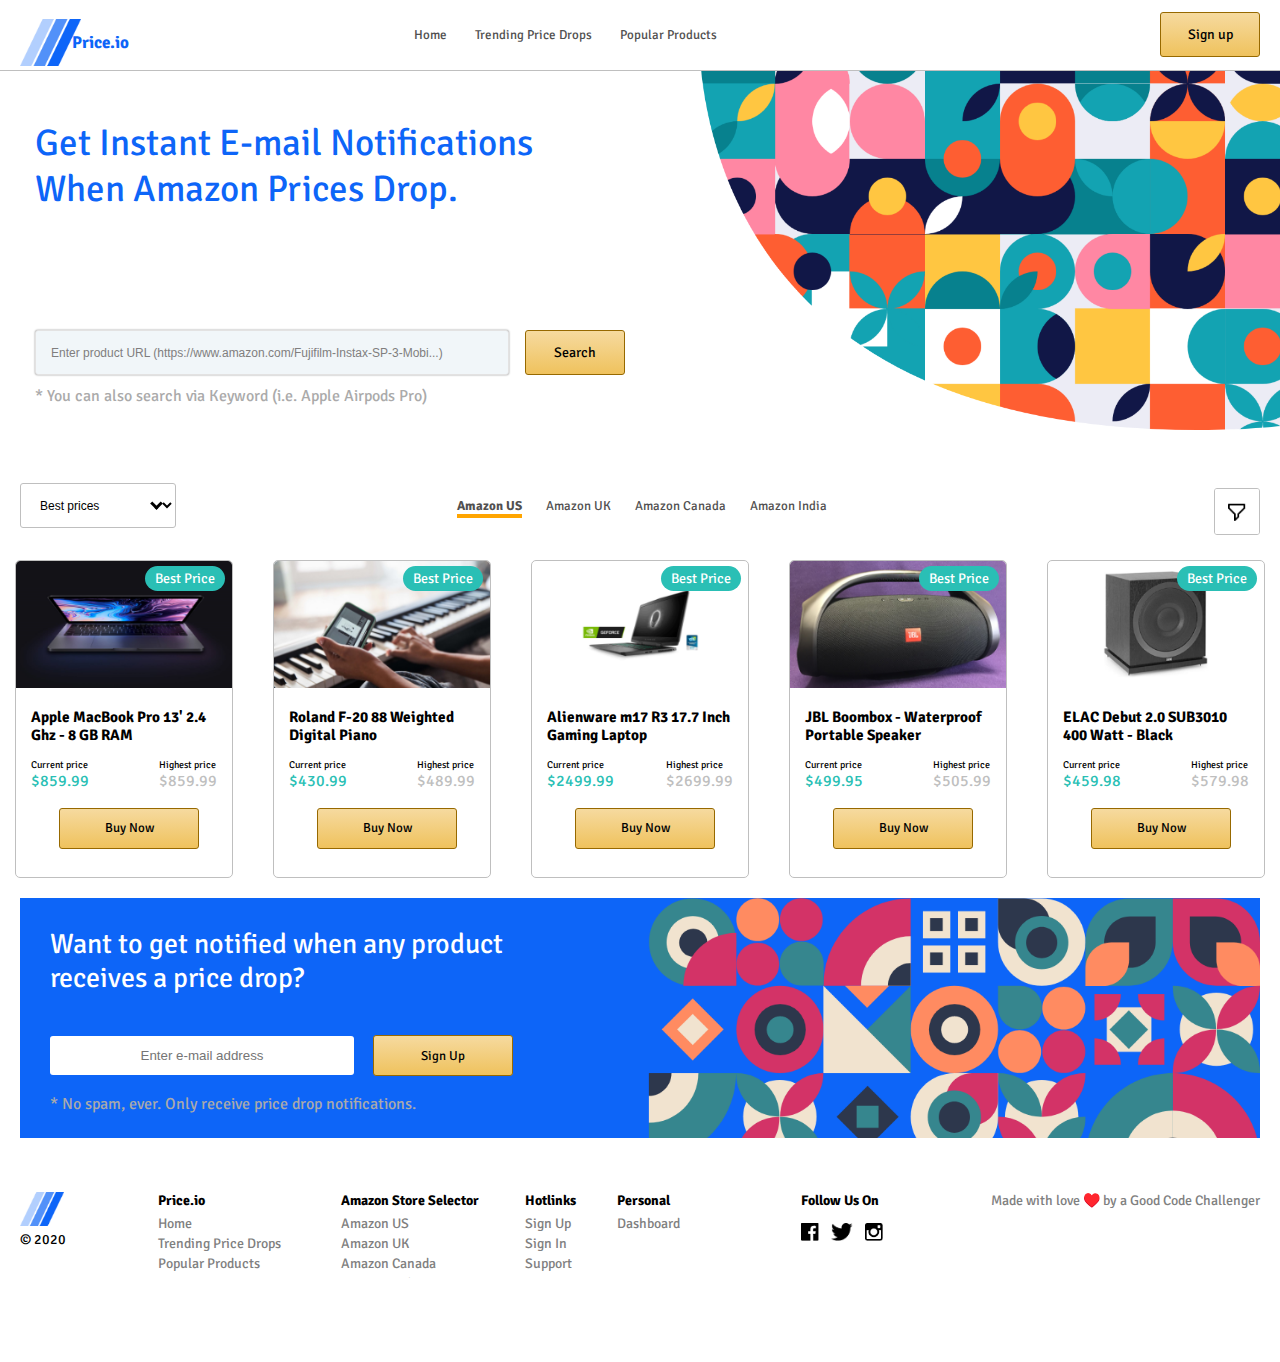
==== commit 58342a78: "overflow-x:hidden;" ====
--- a/index.html
+++ b/index.html
@@ -76,7 +76,7 @@
                             <li><a href="#">Amazon India</a></li>
                         </ul>
                     </nav>
-                    <div><img class="filter-icon" src="Resources/images/filter.png" alt=""></div>
+                    <div class="filter-container"><img class="filter-icon" src="Resources/images/filter.png" alt=""></div>
                 </div>
             </div>
             <div class="product-carousel">
--- a/Resources/CSS/style.css
+++ b/Resources/CSS/style.css
@@ -3,6 +3,7 @@
     margin:0;
     padding:0;
     font-family: 'Signika', sans-serif;
+    overflow-x:hidden;
 }
 h1 {
     font-weight: normal;
@@ -32,6 +33,11 @@
     position: relative;
     top: -40px;
     }
+@media (max-width: 345px) {
+    h1 {
+    font-size: 33px;
+}
+}
 /* #endregion */
 /* #region Buttons*/
 button {
@@ -99,14 +105,15 @@
 .select select:disabled ~ .select_arrow {
     border-top-color: #cccccc;
 }
-@media (max-width: 1300px){
+@media (min-width: 346px) and (max-width: 1300px){
     h1 {
         padding-left: 0px;
-        font-size: 45px;
+        font-size: 37px;
         transition: ease-in font-size 0.5s;
         padding-right: 20px;
-    font-size: 42px;
-    }
+    }
+}
+@media (max-width: 1300px){
     h1.newsletter-heading {
         font-size: 28px;
         left: 30px;
@@ -126,16 +133,11 @@
         transition: ease-in margin-right 0.5s;
     }
     .product-wrapper {
-        margin-left: 20px !important;
-        margin-right: 20px !important;
+        padding-left: 20px;
+        padding-right: 20px;
         transition: ease-in margin-left 0.5s;
         transition: ease-in margin-right 0.5s;
-    }
-    .product-carousel {
-        margin-left: 20px !important;
-        margin-right: 20px !important;
-        transition: ease-in margin-left 0.5s;
-        transition: ease-in margin-right 0.5s;
+        top: 0px;
     }
     .subscribe {
         margin-left: 20px !important;
@@ -143,17 +145,14 @@
         transition: ease-in margin-left 0.5s;
         transition: ease-in margin-right 0.5s;
     }
-    footer {
-        margin-left: 0px;
-        margin-right: 20px !important;
+    .footer-wrapper {
+        padding-left: 20px;
+        padding-right: 20px;
         transition: ease-in margin-left 0.5s;
         transition: ease-in margin-right 0.5s;
     }
     .select {
         display: none;
-    }
-    .sign-up {
-        margin-right: 90px;
     }
 }
 /* #endregion */
@@ -161,9 +160,9 @@
 .top-banner {
     min-height: 70px;
     width: 100%;
-    border: 1px #BFBFBF solid;
+    border-bottom: 1px #BFBFBF solid;
     background-color: white;
-    z-index: 1;
+    z-index: 5;
     position: fixed;
 }
 .top-banner-wrapper {
@@ -332,7 +331,7 @@
         transition: ease-in height 0.5s;
     }
     .top-banner-wrapper {
-        grid-template-columns: 90px 1fr 270px;
+        grid-template-columns: 90px 1fr 125px;
     }
     h2 {
         font-size: 15px;
@@ -398,26 +397,27 @@
     #search {
         float: right;
         position: relative;
-        top: -130px;
-        left: -30px;
+        top: -190px;
+        left: -40px;
     }
     .search {
-        top: 300px;
-        min-width: 200px;
-        width: 200px;
+        top: 240px;
+        min-width: 143px;
+        width: 45%;
     }
     .subtext {
-        top: 340px;
+        top: 290px;
         padding-right: 20px;
+        color: #686868;
     }
     .products {
-        top: -10px;
+        width: 100%;
     }
     }
 /* #endregion */
 /* #region Item cards*/
 .products {
-    position: static;
+    top: -40px;
     display: flow-root;
 }
 .product-wrapper {
@@ -439,11 +439,12 @@
 .product-headers {
     height: 70px;
     width: 100%;
+    margin-left: auto;
+    margin-right: auto;
     display: grid;
     grid-template-columns: 160px 1fr 40px;
     background-color: white;
     z-index: 1;
-    position: absolute;
 }
 .best-prices {
     text-align: left;
@@ -597,14 +598,16 @@
     }
 @media (max-width: 537px) {
     .filter-icon {
-        height: 38px;
-        transition: ease-in height 0.5s;
+        height: 44px;
+        top: 13px;
+        float: none;
     }
     nav.sub-nav {
         display: none;
     }
     .products {
-        top: 0px;
+        top: -50px;
+    position: relative;
     }
 }
 /* #endregion */
@@ -712,7 +715,7 @@
     margin-left: auto;
     margin-right: auto;
     display: grid;
-    grid-template-columns: 1.5fr 2fr 2fr 1fr 2fr 2fr 4fr;
+    grid-template-columns: 1.5fr 2fr 2fr 1fr 2fr 2fr 3fr;
 }
 #logobottom {
     height: 20%;
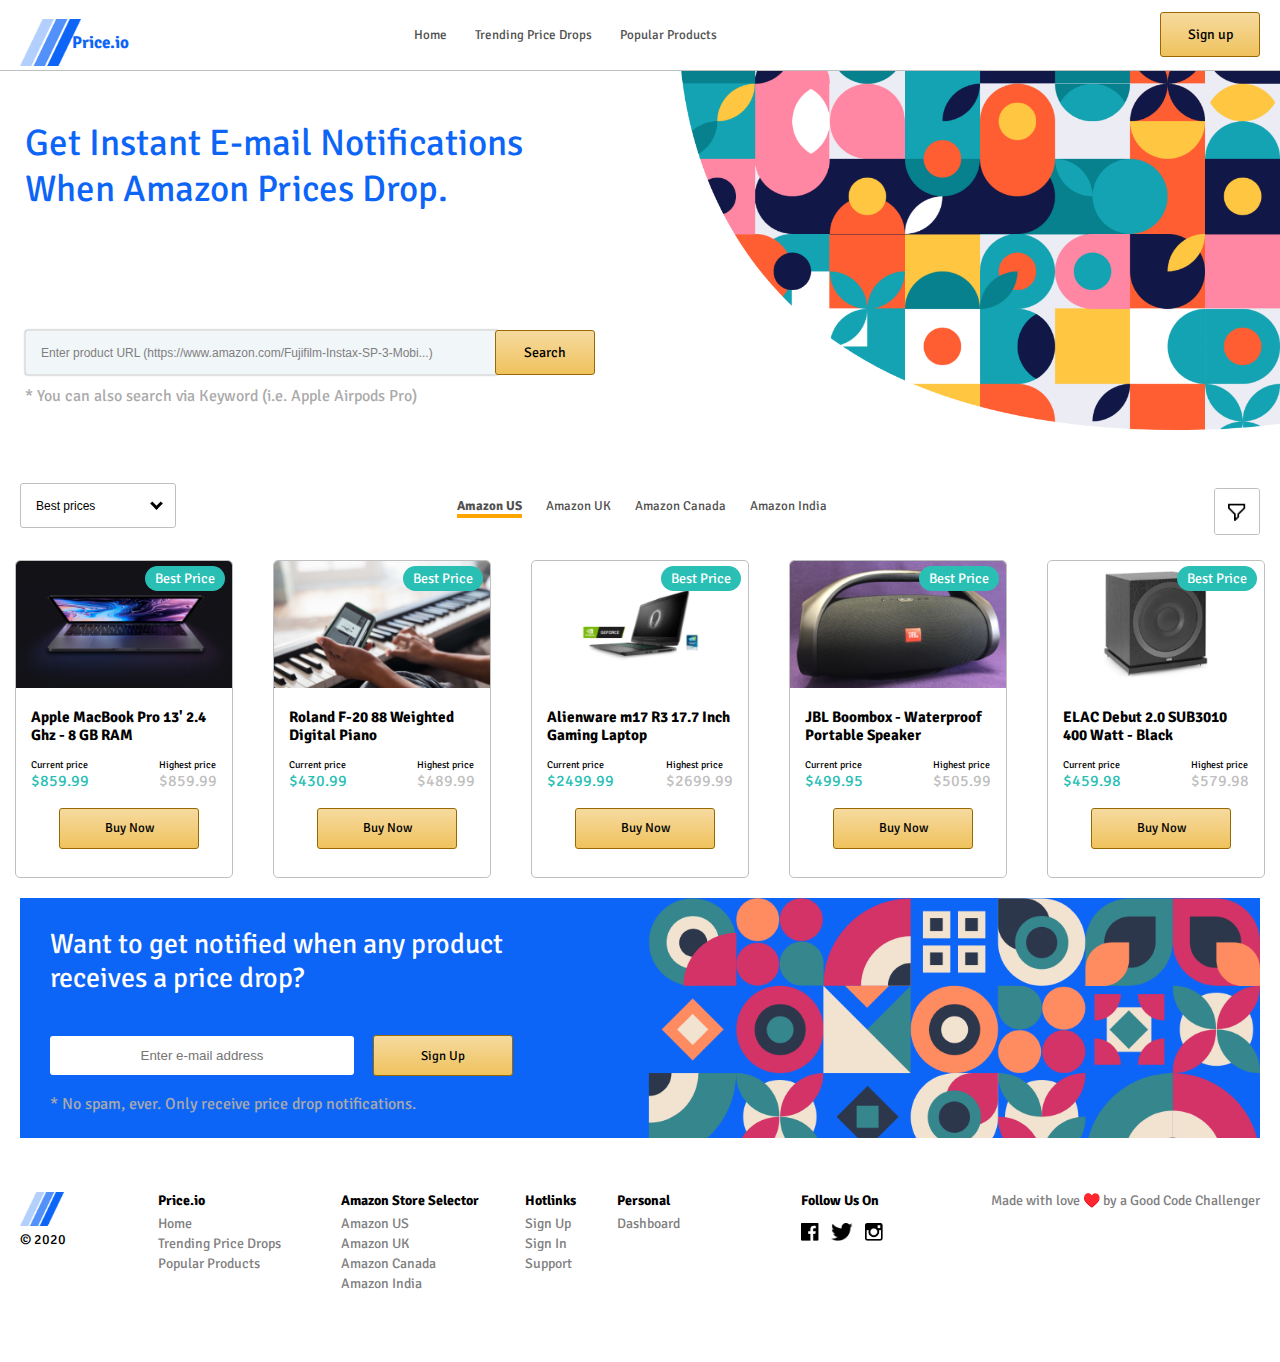
==== commit edb25ccf: "Mobile in chrome" ====
--- a/index.html
+++ b/index.html
@@ -31,10 +31,10 @@
                 <div class="sign-up">
                     <div class="select">
                         <select>
-                            <option>🇺🇸Amazon U.S</option>
-                            <option>🇬🇧Amazon UK</option>
-                            <option>🇨🇦Amazon Canada</option>
-                            <option>🇮🇳Amazon India</option>
+                            <option>🇺🇸 Amazon U.S</option>
+                            <option>🇬🇧 Amazon UK</option>
+                            <option>🇨🇦 Amazon Canada</option>
+                            <option>🇮🇳 Amazon India</option>
                         </select>
                         <div class="select_arrow">
                         </div>
--- a/Resources/CSS/style.css
+++ b/Resources/CSS/style.css
@@ -3,7 +3,6 @@
     margin:0;
     padding:0;
     font-family: 'Signika', sans-serif;
-    overflow-x:hidden;
 }
 h1 {
     font-weight: normal;
@@ -71,7 +70,7 @@
         border: 1px solid #BFBFBF;
         background: #ffffff;
         color: #000000;
-        -moz-appearance: none;
+        -webkit-appearance: none;
         border-radius: 3px;
         height: 45px;
         font-size: 10px;
@@ -126,12 +125,6 @@
         transition: ease-in margin-left 0.5s;
         transition: ease-in margin-right 0.5s;
     }
-    .hero {
-        margin-left: 20px !important;
-        margin-right: 20px !important;
-        transition: ease-in margin-left 0.5s;
-        transition: ease-in margin-right 0.5s;
-    }
     .product-wrapper {
         padding-left: 20px;
         padding-right: 20px;
@@ -212,7 +205,7 @@
     position: relative;
     margin-top: auto;
     margin-bottom: auto;
-	border-radius: 10px;
+	border-radius: 3px;
     margin-left: auto;
     margin-right: auto;
 }
@@ -347,6 +340,7 @@
     top: 60px;
 }
 .hero-wrapper {
+    padding-left: 20px;
     margin-left: auto;
     margin-right: auto;
     position: relative;
@@ -466,7 +460,7 @@
         border: 1px solid #BFBFBF;
         background: #ffffff;
         color: #000000;
-        -moz-appearance: none;
+        -webkit-appearance: none;
         border-radius: 3px;
         height: 45px;
         font-size: 12px;
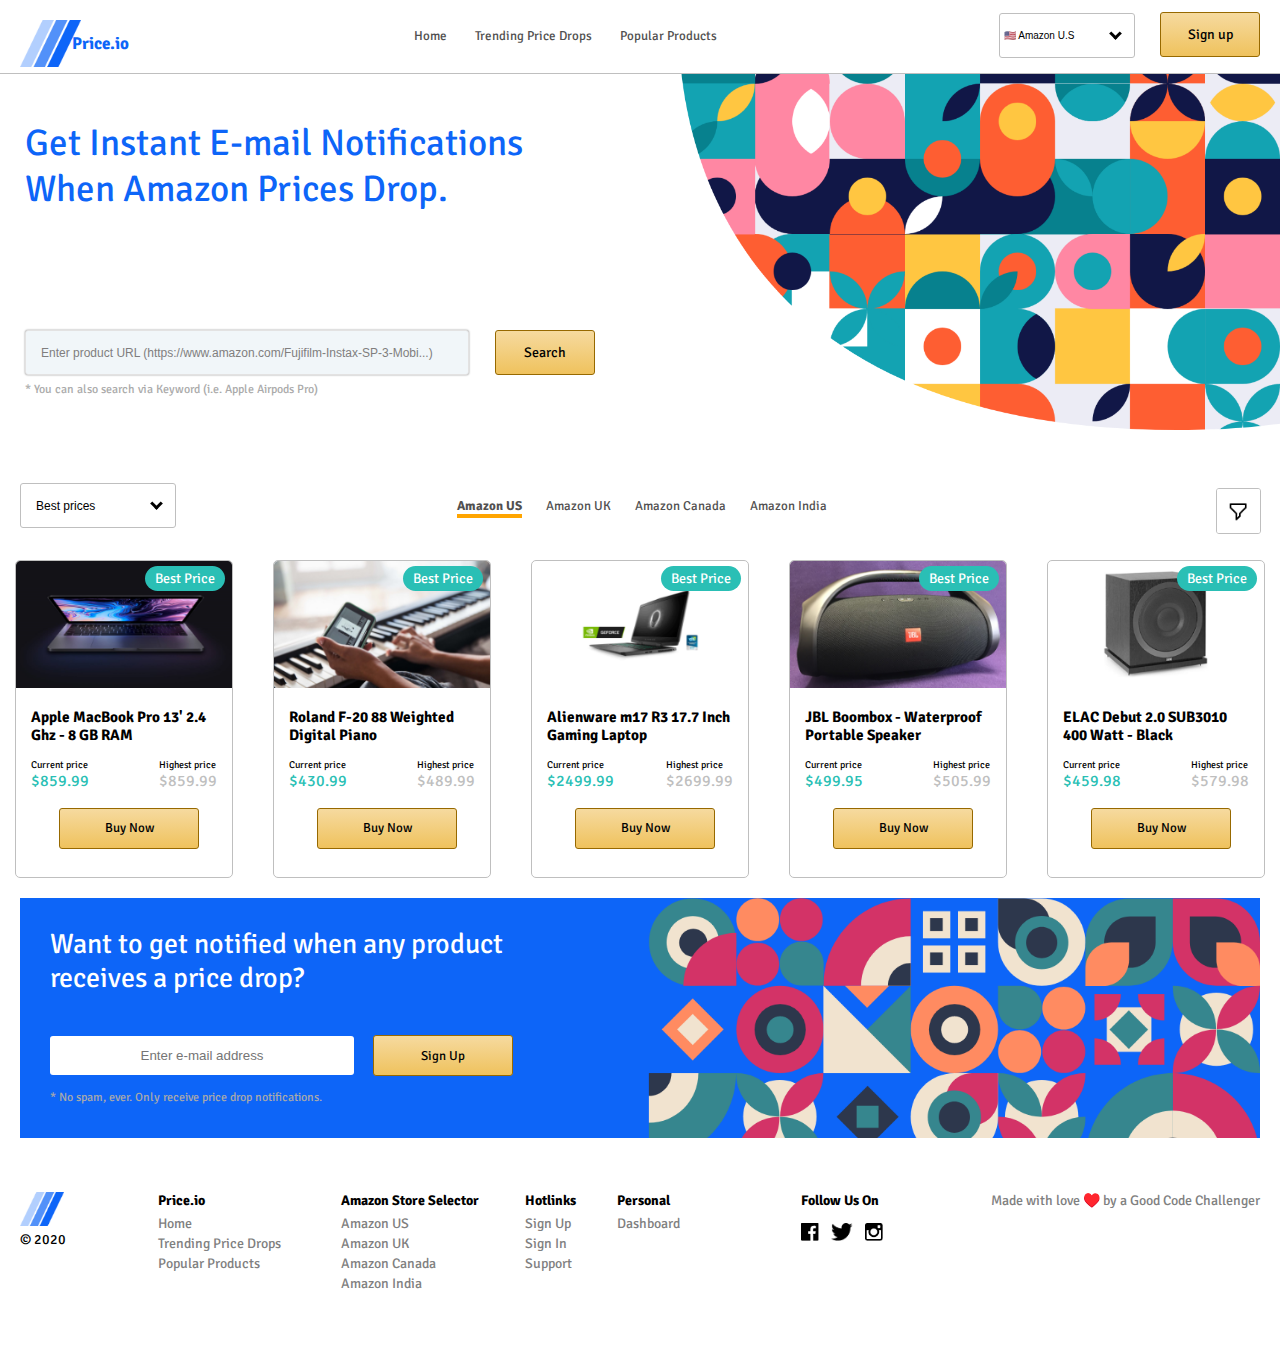
==== commit 1b87bfdb: "Updating mobile view for product page" ====
--- a/index.html
+++ b/index.html
@@ -15,10 +15,12 @@
         <div class="top-banner">
             <div class="top-banner-wrapper">
                 <div class="logo-container">
-                    <div class="logo-box">
-                        <img id="logo" src="Resources/images/logo-notext.png" alt="Price.io icon">
-                            <h2>Price.io</h2>
-                    </div>
+                    <a href="index.html">
+                        <div class="logo-box">
+                            <img id="logo" src="Resources/images/logo-notext.png" alt="Price.io icon">
+                                <h2>Price.io</h2>
+                        </div>
+                    </a>
                 </div>
                 <nav id='menu'>
                     <input type='checkbox' id='responsive-menu' onclick='updatemenu()'><label></label>
--- a/Resources/CSS/style.css
+++ b/Resources/CSS/style.css
@@ -44,7 +44,11 @@
     background-image: linear-gradient(#F6DA9F, #EFC25D);
     border-radius: 3px;
     font-family: 'Signika', sans-serif;
-}
+    cursor: pointer;
+}
+button:hover {
+    box-shadow: 1px 1px 2px 0px #b2cffe;
+    }
 button.narrow {
     text-align: center;
     display: inline-block;
@@ -144,6 +148,8 @@
         transition: ease-in margin-left 0.5s;
         transition: ease-in margin-right 0.5s;
     }
+}
+@media (max-width: 800px) {
     .select {
         display: none;
     }
@@ -237,6 +243,7 @@
 #menu li a:hover {
 	color: #000000;
 	background: #EFC25D;
+    border-radius: 3px;
 }
 #menu input {
 	display: none;
@@ -359,7 +366,7 @@
     top: 270px;
     height: 41px;
     width: 65%;
-    max-width: 455px;
+    max-width: 425px;
     min-width: 260px;
     border-radius: 3px;
     border: #e3e2e2 1px solid;
@@ -380,6 +387,7 @@
     position: absolute;
     top: 310px;
     color: #aaaaaa;
+    font-size: 12px;
 }
 @media(max-width: 1133px) {
     #hero-image {
@@ -500,12 +508,18 @@
     margin-bottom: auto;
     margin-right: 15%;
 }
+.sub-nav a:hover {
+    border-bottom: 4px solid #b2cffe;
+    }
 nav.sub-nav li {
     display: inline;
     margin: 10px;
     color: #515050;
     font-size: 13px;
 }
+li {
+    cursor: pointer;
+}
 a {
     text-decoration: none;
     color: #515050;
@@ -517,11 +531,17 @@
 .filter-icon {
     border: 1px #BFBFBF solid;
     border-radius: 3px;
-    height: 45px;
+    height: 44px;
     position: relative;
     text-align: right;
     float: right;
     top: 18px;
+    width: auto;
+    margin-right: -1px;
+}
+.filter-icon:hover {
+    filter: invert(20%);
+    cursor: pointer;
 }
 .product-carousel {
     width: 100%;
@@ -663,6 +683,7 @@
     left: 30px;
     color: #aaaaaa;
     z-index: 1;
+    font-size: 12px;
 }
 h1.newsletter-heading {
     z-index: 1;
@@ -804,22 +825,7 @@
     margin-left: 20px;
     
 }
-.flex4 {
-    /* border: 1px #cfcece solid; */
-    border-radius: 3px;
-    width: 400px;
-    height: 170px;
-    
-}
-.flex5 {
-    /* border: 1px #cfcece solid; */
-    border-radius: 3px;
-    width: 400px;
-    height: 170px;
-    
-}
-.flex6 {
-    /* border: 1px #cfcece solid; */
+.flex4, .flex5, .flex6 {
     border-radius: 3px;
     width: 400px;
     height: 170px;
@@ -899,8 +905,6 @@
     border: 1px solid #bfbfbfd3;
     position: relative;
     padding-left: 20px;
-    height: 37px;
-    width: 300px;
     height: 45px;
     width: 220px;
     top: 97px;
@@ -916,11 +920,73 @@
     left: -5px;
     width: 160px;
     }
-@media (max-width: 1290px){
+@media (max-width: 450px){
     .product-detail-container{
         margin-left: 20px;
         margin-right: 20px;
     }
+    .prod-title {
+        text-align: center;
+    }
+    .breadcrumb {
+        text-align: center;
+    }
+    #prod1 {
+        max-height: 160px;
+        height: 180px;
+    }
+    .flex1 {
+        height: 180px;
+    }
+    .flex2 {
+        height: 320px;
+    }
+    #view-on-amazon {
+        left: 110px;
+        width: 120px;
+    }
+    .price-and-button {
+        padding-left: 30px;
+        text-align: center;
+        top: -30px;
+    }
+    #graph {
+        width: 250px;
+    }
+    .flex3 {
+        height: 120px;
+        text-align: center;
+    }
+    .flex4, .flex5, .flex6 {
+        text-align: center;
+    }
+    #email2 {
+        width: 220px;
+        left: 0px;
+    }
+    .checkboxes {
+        top: 50px;
+        margin-left: 30px;
+        margin-right: 30px;
+    }
+    #price-drop-to {
+        width: 240px;
+        top: 0px;
+        left: 0px;
+    }
+    #track-product {
+        top: 20px;
+        left: 0px;
+    }
+    .products {
+        top: 0px;
+    }
+}
+@media (min-width: 451px) and (max-width: 1290px){
+    .product-detail-container{
+        margin-left: 20px;
+        margin-right: 20px;
+    }
     .checkboxes {
         top: 0px;
         }
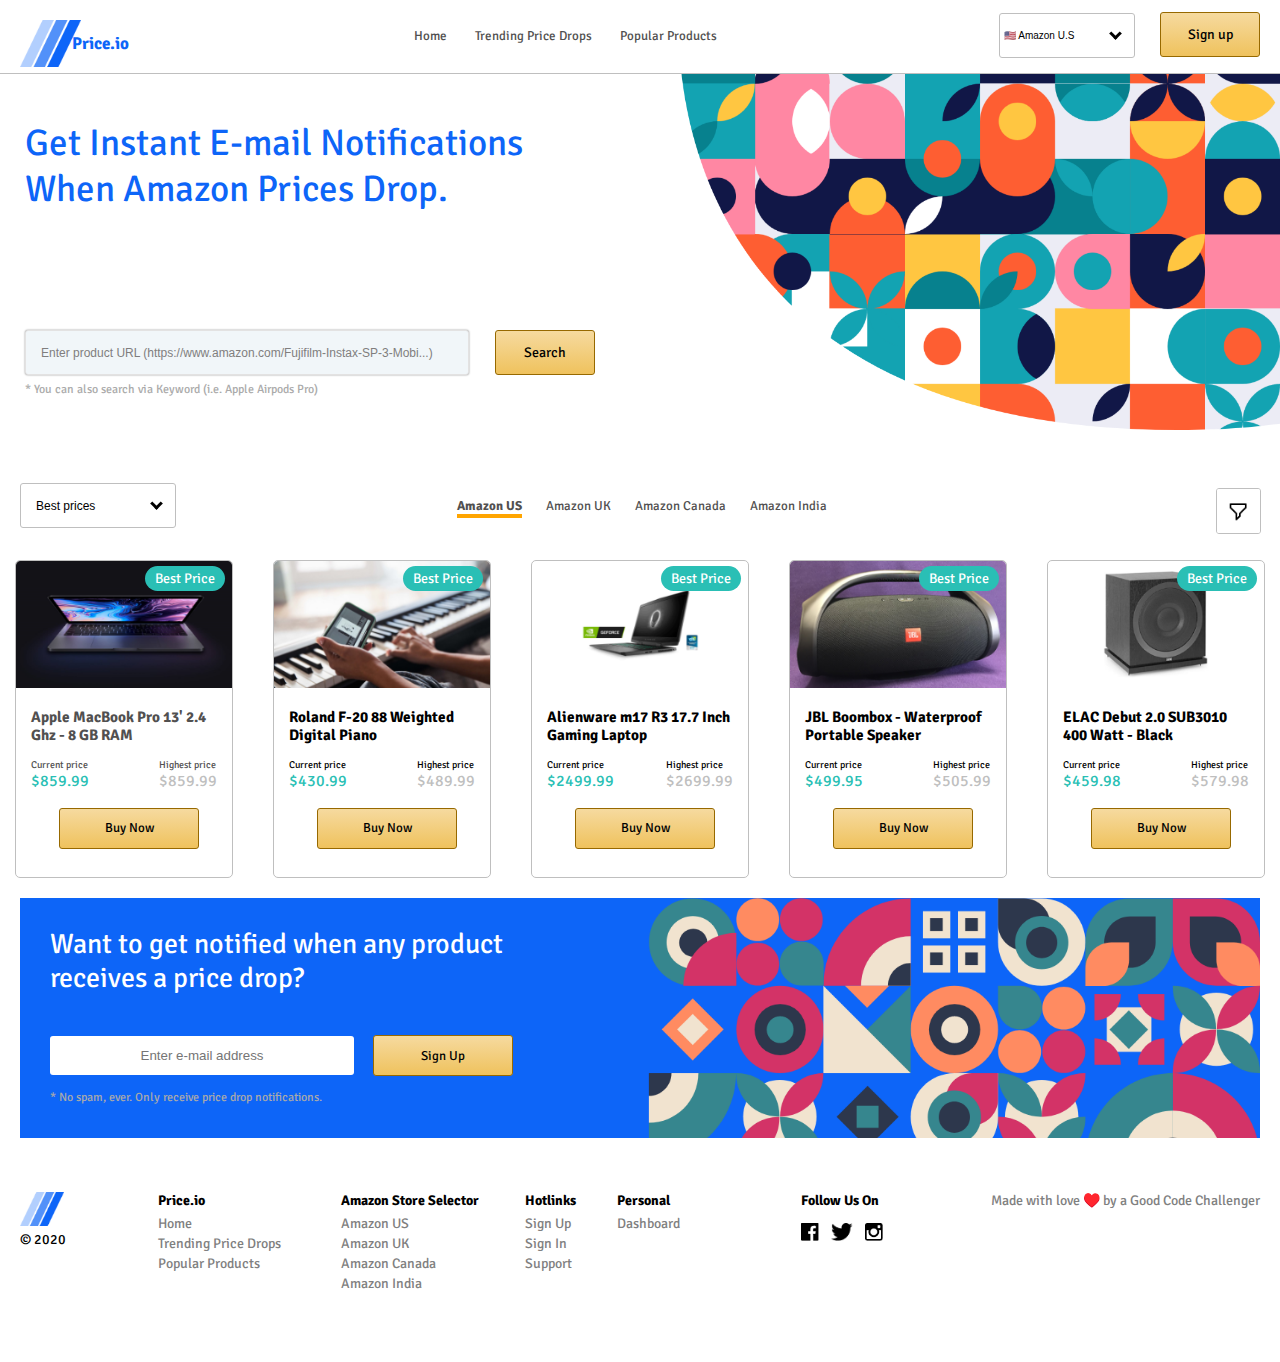
==== commit 9027ec28: "Product one link to product page" ====
--- a/index.html
+++ b/index.html
@@ -83,24 +83,26 @@
             </div>
             <div class="product-carousel">
                 <div class="product-container">
-                    <div class="product">
-                        <img class="prod-pic" src="Resources/images/product-1.png" alt="MacBook">
-                        <div class="best-price"><p>Best Price</p></div>
-                        <div class="prod-name">
-                            <h3>Apple MacBook Pro 13' 2.4 Ghz - 8 GB RAM</h3>
-                        </div>
-                            <div class="prices">
-                                <div class="current-price">
-                                    <div class="price-head">Current price</div>
-                                    <div class="current-price-value">$859.99</div>
-                                </div>
-                                <div class="high-price">
-                                    <div class="price-head">Highest price</div>
-                                    <div class="high-price-value">$859.99</div>
-                                </div>
-                            </div>
-                            <br>
-                        <button class="wide">Buy Now</button>
+                    <div class="product"><a href='product.html'>
+                        
+                            <img class="prod-pic" src="Resources/images/product-1.png" alt="MacBook">
+                            <div class="best-price"><p>Best Price</p></div>
+                            <div class="prod-name">
+                                <h3>Apple MacBook Pro 13' 2.4 Ghz - 8 GB RAM</h3>
+                            </div>
+                                <div class="prices">
+                                    <div class="current-price">
+                                        <div class="price-head">Current price</div>
+                                        <div class="current-price-value">$859.99</div>
+                                    </div>
+                                    <div class="high-price">
+                                        <div class="price-head">Highest price</div>
+                                        <div class="high-price-value">$859.99</div>
+                                    </div>
+                                </div>
+                                <br>
+                            <button class="wide">Buy Now</button>
+                    </a>
                         </div>
                         <div class="product">
                         <img class="prod-pic" src="Resources/images/product-2.png" alt="Piano">
